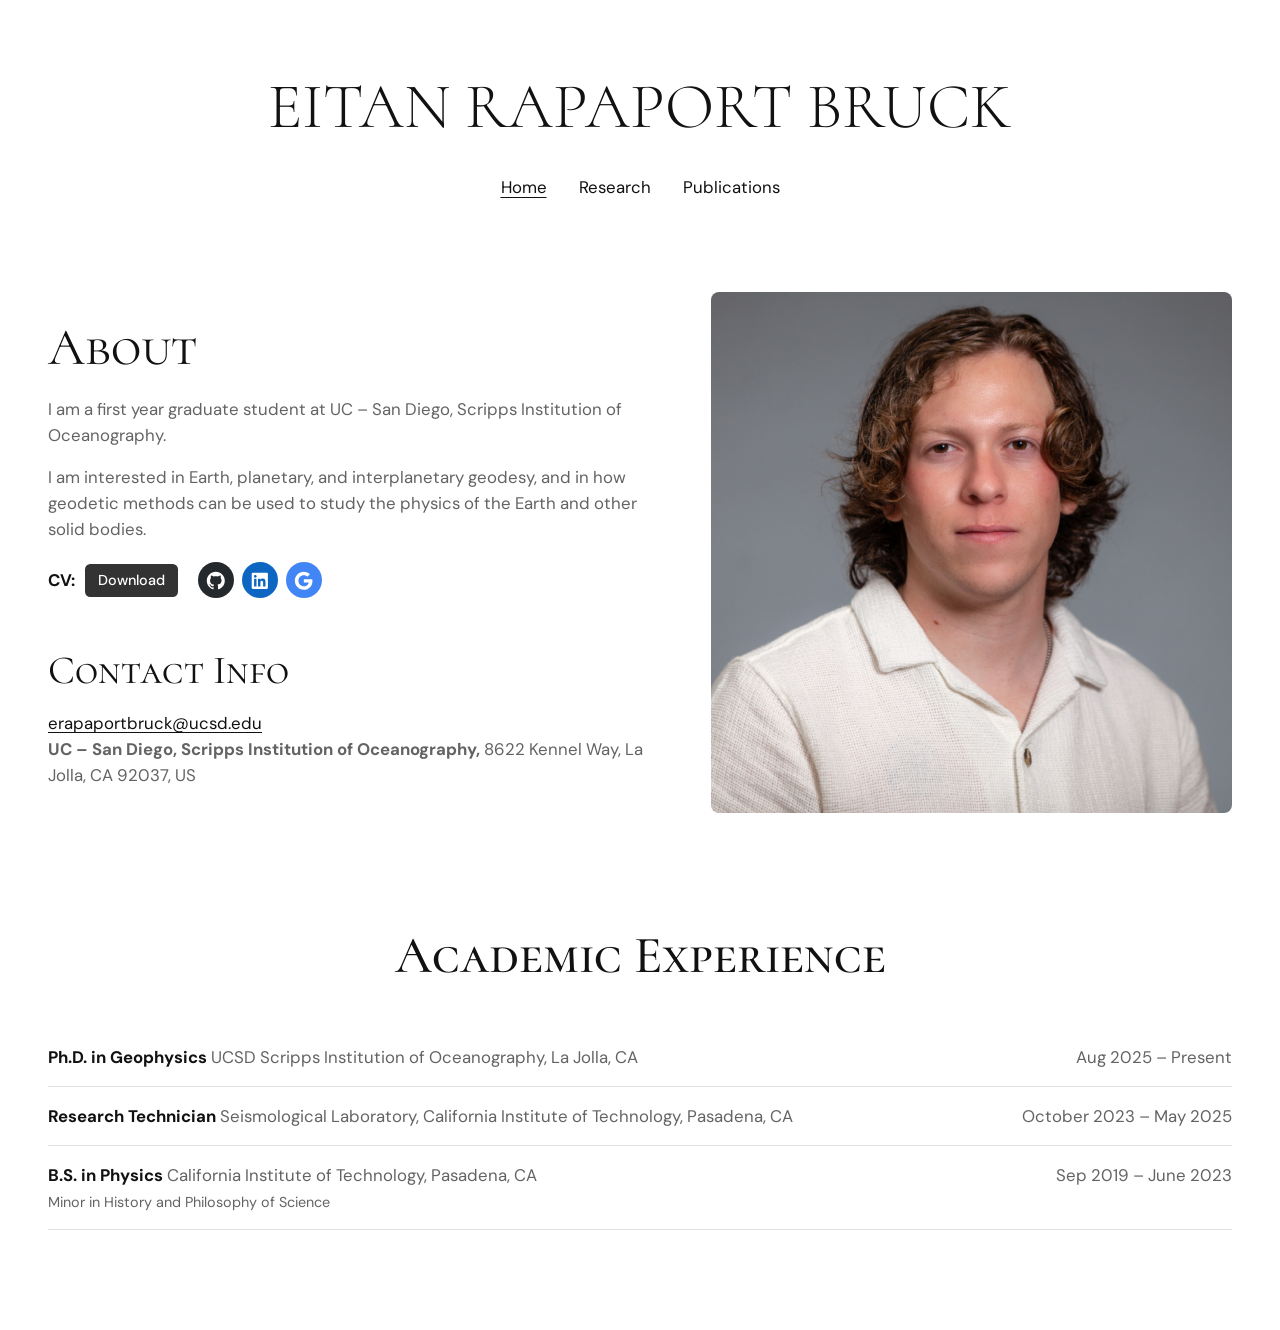
==== index.html @ 71a32448 "Build personal academic site Static HTML/CSS site with Home, Research, and Publications pages, carry" ====
<!DOCTYPE html>
<html lang="en-US">
<head>
<meta charset="utf-8">
<meta name="viewport" content="width=device-width, initial-scale=1">
<title>Eitan Rapaport Bruck</title>
<meta name="description" content="Eitan Rapaport Bruck — graduate student at UC San Diego, Scripps Institution of Oceanography, working on Earth, planetary, and interplanetary geodesy.">
<link rel="preconnect" href="https://fonts.googleapis.com">
<link rel="preconnect" href="https://fonts.gstatic.com" crossorigin>
<link href="https://fonts.googleapis.com/css2?family=Cormorant+SC:wght@300;400;500&family=DM+Sans:wght@400;500;700&display=swap" rel="stylesheet">
<link rel="stylesheet" href="assets/css/style.css">
</head>
<body>

<header class="site-header">
  <div class="wrap wrap--wide">
    <p class="site-title"><a href="./">Eitan Rapaport Bruck</a></p>
    <nav class="site-nav" aria-label="Main">
      <ul>
        <li><a href="./" aria-current="page">Home</a></li>
        <li><a href="research/">Research</a></li>
        <li><a href="publications/">Publications</a></li>
      </ul>
    </nav>
  </div>
</header>

<main>
  <div class="wrap wrap--wide">

    <div class="intro">
      <div class="intro__text">

        <section class="section">
          <h1>About</h1>
          <p>I am a first year graduate student at UC &ndash; San Diego, Scripps Institution of Oceanography.</p>
          <p>I am interested in Earth, planetary, and interplanetary geodesy, and in how geodetic methods can be used to study the physics of the Earth and other solid bodies.</p>

          <div class="links-row">
            <span class="file-link">
              <strong>CV:</strong>
              <a class="button" href="assets/cv/Eitan_Rapaport_Bruck_CV.pdf" download>Download</a>
            </span>

            <ul class="social">
              <li class="social--github">
                <a href="https://github.com/eitanrapa" aria-label="GitHub" title="GitHub" rel="noopener">
                  <svg viewBox="0 0 24 24" aria-hidden="true" focusable="false"><path d="M12,2C6.477,2,2,6.477,2,12c0,4.419,2.865,8.166,6.839,9.489c0.5,0.09,0.682-0.218,0.682-0.484 c0-0.236-0.009-0.866-0.014-1.699c-2.782,0.602-3.369-1.34-3.369-1.34c-0.455-1.157-1.11-1.465-1.11-1.465 c-0.909-0.62,0.069-0.608,0.069-0.608c1.004,0.071,1.532,1.03,1.532,1.03c0.891,1.529,2.341,1.089,2.91,0.833 c0.091-0.647,0.349-1.086,0.635-1.337c-2.22-0.251-4.555-1.111-4.555-4.943c0-1.091,0.39-1.984,1.03-2.682 C6.546,8.54,6.202,7.524,6.746,6.148c0,0,0.84-0.269,2.75,1.025C10.295,6.95,11.15,6.84,12,6.836 c0.85,0.004,1.705,0.114,2.504,0.336c1.909-1.294,2.748-1.025,2.748-1.025c0.546,1.376,0.202,2.394,0.1,2.646 c0.64,0.699,1.026,1.591,1.026,2.682c0,3.841-2.337,4.687-4.565,4.935c0.359,0.307,0.679,0.917,0.679,1.852 c0,1.335-0.012,2.415-0.012,2.741c0,0.269,0.18,0.579,0.688,0.481C19.138,20.161,22,16.416,22,12C22,6.477,17.523,2,12,2z"></path></svg>
                </a>
              </li>
              <li class="social--linkedin">
                <a href="https://www.linkedin.com/in/eitan-rapaport-bruck/" aria-label="LinkedIn" title="LinkedIn" rel="noopener">
                  <svg viewBox="0 0 24 24" aria-hidden="true" focusable="false"><path d="M19.7,3H4.3C3.582,3,3,3.582,3,4.3v15.4C3,20.418,3.582,21,4.3,21h15.4c0.718,0,1.3-0.582,1.3-1.3V4.3 C21,3.582,20.418,3,19.7,3z M8.339,18.338H5.667v-8.59h2.672V18.338z M7.004,8.574c-0.857,0-1.549-0.694-1.549-1.548 c0-0.855,0.691-1.548,1.549-1.548c0.854,0,1.547,0.694,1.547,1.548C8.551,7.881,7.858,8.574,7.004,8.574z M18.339,18.338h-2.669 v-4.177c0-0.996-0.017-2.278-1.387-2.278c-1.389,0-1.601,1.086-1.601,2.206v4.249h-2.667v-8.59h2.559v1.174h0.037 c0.356-0.675,1.227-1.387,2.526-1.387c2.703,0,3.203,1.779,3.203,4.092V18.338z"></path></svg>
                </a>
              </li>
              <li class="social--scholar">
                <a href="https://scholar.google.com/citations?user=Vya5CmUAAAAJ&amp;hl=en" aria-label="Google Scholar" title="Google Scholar" rel="noopener">
                  <svg viewBox="0 0 24 24" aria-hidden="true" focusable="false"><path d="M12.02,10.18v3.72v0.01h5.51c-0.26,1.57-1.67,4.22-5.5,4.22c-3.31,0-6.01-2.75-6.01-6.12s2.7-6.12,6.01-6.12 c1.87,0,3.13,0.8,3.85,1.48l2.84-2.76C16.99,2.99,14.73,2,12.03,2c-5.52,0-10,4.48-10,10s4.48,10,10,10c5.77,0,9.6-4.06,9.6-9.77 c0-0.83-0.11-1.42-0.25-2.05H12.02z"></path></svg>
                </a>
              </li>
            </ul>
          </div>
        </section>

        <section class="section">
          <h2>Contact Info</h2>
          <p>
            <a href="mailto:erapaportbruck@ucsd.edu">erapaportbruck@ucsd.edu</a><br>
            <strong>UC &ndash; San Diego, Scripps Institution of Oceanography,</strong>
            8622 Kennel Way, La Jolla, CA 92037, US
          </p>
        </section>

      </div>

      <div class="intro__photo">
        <figure class="portrait">
          <img src="assets/img/headshot.png" width="768" height="768" alt="Eitan Rapaport Bruck">
        </figure>
      </div>
    </div>

    <section class="experience">
      <h2>Academic Experience</h2>

      <div class="cv-entry">
        <div class="cv-entry__role">
          <p class="cv-entry__title">
            <strong>Ph.D. in Geophysics</strong>
            <span class="cv-entry__org">UCSD Scripps Institution of Oceanography, La Jolla, CA</span>
          </p>
        </div>
        <p class="cv-entry__dates">Aug 2025 &ndash; Present</p>
      </div>

      <div class="cv-entry">
        <div class="cv-entry__role">
          <p class="cv-entry__title">
            <strong>Research Technician</strong>
            <span class="cv-entry__org">Seismological Laboratory, California Institute of Technology, Pasadena, CA</span>
          </p>
        </div>
        <p class="cv-entry__dates">October 2023 &ndash; May 2025</p>
      </div>

      <div class="cv-entry">
        <div class="cv-entry__role">
          <p class="cv-entry__title">
            <strong>B.S. in Physics</strong>
            <span class="cv-entry__org">California Institute of Technology, Pasadena, CA</span>
          </p>
          <p class="cv-entry__note">Minor in History and Philosophy of Science</p>
        </div>
        <p class="cv-entry__dates">Sep 2019 &ndash; June 2023</p>
      </div>

    </section>

  </div>
</main>

</body>
</html>
---- assets/css/style.css ----
/* ==========================================================================
   Eitan Rapaport Bruck — personal site
   Design tokens carried over from the previous site (Anastasi theme):
   Cormorant SC for display type, DM Sans for body, 920px content column.
   ========================================================================== */

:root {
  --color-bg: #ffffff;
  --color-text: #111111;
  --color-muted: #636363;
  --color-faint: #a4a4a4;
  --color-rule: #e2e2e2;
  --color-button: #333333;
  --color-button-hover: #636363;

  --font-display: "Cormorant SC", Georgia, "Times New Roman", serif;
  --font-body: "DM Sans", -apple-system, BlinkMacSystemFont, "Segoe UI", Roboto,
    Helvetica, Arial, sans-serif;

  --size-small: 0.9rem;
  --size-medium: 1.05rem;
  --size-large: clamp(1.39rem, 1.39rem + ((1vw - 0.2rem) * 0.767), 1.85rem);
  --size-x-large: clamp(1.85rem, 1.85rem + ((1vw - 0.2rem) * 1.083), 2.5rem);
  --size-xx-large: clamp(2.5rem, 2.5rem + ((1vw - 0.2rem) * 1.283), 3.27rem);
  --size-title: clamp(35.2px, 2.2rem + ((1vw - 3.2px) * 3), 64px);

  --content-width: 920px;
  --wide-width: 1280px;
  --gutter: clamp(1.25rem, 4vw, 3rem);
}

*,
*::before,
*::after {
  box-sizing: border-box;
}

html {
  -webkit-text-size-adjust: 100%;
}

body {
  margin: 0;
  background-color: var(--color-bg);
  color: var(--color-text);
  font-family: var(--font-body);
  font-size: var(--size-medium);
  font-weight: 400;
  line-height: 1.55;
  -webkit-font-smoothing: antialiased;
}

img {
  max-width: 100%;
  height: auto;
}

a {
  color: var(--color-text);
  text-decoration: underline;
  text-underline-offset: 0.18em;
}

a:hover {
  text-decoration: none;
}

h1,
h2,
h3 {
  font-family: var(--font-display);
  font-weight: 400;
  line-height: 1.2;
  margin: 0;
}

h1 {
  font-size: var(--size-xx-large);
}

h2 {
  font-size: var(--size-x-large);
}

h3 {
  font-size: var(--size-large);
}

p {
  margin: 0;
}

/* Layout ---------------------------------------------------------------- */

.wrap {
  width: 100%;
  max-width: var(--content-width);
  margin-inline: auto;
  padding-inline: var(--gutter);
}

.wrap--wide {
  max-width: var(--wide-width);
}

/* Header ---------------------------------------------------------------- */

.site-header {
  padding-block: clamp(2.5rem, 6vw, 4.5rem) clamp(1.75rem, 4vw, 2.75rem);
  text-align: center;
}

.site-title {
  font-family: var(--font-display);
  font-size: var(--size-title);
  font-weight: 300;
  line-height: 1.1;
  text-transform: uppercase;
  margin: 0;
}

.site-title a {
  color: inherit;
  text-decoration: none;
}

.site-nav {
  margin-top: clamp(1.25rem, 3vw, 2rem);
}

.site-nav ul {
  display: flex;
  flex-wrap: wrap;
  justify-content: center;
  gap: clamp(1.25rem, 3vw, 2rem);
  list-style: none;
  margin: 0;
  padding: 0;
}

.site-nav a {
  font-size: var(--size-medium);
  text-decoration: none;
}

.site-nav a:hover,
.site-nav a[aria-current="page"] {
  text-decoration: underline;
  text-underline-offset: 0.25em;
}

/* Home: intro columns --------------------------------------------------- */

.intro {
  display: grid;
  grid-template-columns: minmax(0, 1.15fr) minmax(0, 1fr);
  align-items: center;
  gap: clamp(2rem, 5vw, 4rem);
  padding-block: clamp(1.5rem, 4vw, 3rem);
}

.intro__text {
  display: flex;
  flex-direction: column;
  gap: clamp(2rem, 4vw, 3rem);
}

.section {
  display: flex;
  flex-direction: column;
  gap: 1rem;
}

.section p {
  color: var(--color-muted);
}

.portrait {
  margin: 0;
}

.portrait img {
  display: block;
  width: 100%;
  border-radius: 0.5rem;
  object-fit: cover;
}

/* CV + social row ------------------------------------------------------- */

.links-row {
  display: flex;
  flex-wrap: wrap;
  align-items: center;
  gap: 1.25rem;
  margin-top: 0.25rem;
}

.file-link {
  display: flex;
  align-items: center;
  gap: 0.6rem;
  font-size: var(--size-medium);
  color: var(--color-text);
}

.button {
  display: inline-block;
  background-color: var(--color-button);
  color: #ffffff;
  border-radius: 0.33rem;
  padding: 0.45em 0.9em;
  font-family: var(--font-body);
  font-size: var(--size-small);
  font-weight: 500;
  line-height: 1.4;
  text-decoration: none;
}

.button:hover,
.button:focus-visible {
  background-color: var(--color-button-hover);
  color: #ffffff;
  text-decoration: none;
}

.social {
  display: flex;
  align-items: center;
  gap: 0.5rem;
  list-style: none;
  margin: 0;
  padding: 0;
}

.social a {
  display: flex;
  align-items: center;
  justify-content: center;
  width: 2.25rem;
  height: 2.25rem;
  border-radius: 9999px;
  color: #ffffff;
  text-decoration: none;
  transition: opacity 0.15s ease;
}

.social a:hover {
  opacity: 0.75;
}

.social svg {
  width: 1.35rem;
  height: 1.35rem;
  fill: currentColor;
}

.social--github a {
  background-color: #24292d;
}

.social--linkedin a {
  background-color: #0d66c2;
}

.social--scholar a {
  background-color: #4285f4;
}

/* Academic experience --------------------------------------------------- */

.experience {
  padding-block: clamp(2.5rem, 6vw, 4rem) clamp(3rem, 8vw, 6.25rem);
}

.experience > h2 {
  text-align: center;
  font-weight: 500;
  font-size: var(--size-xx-large);
  margin-bottom: clamp(1.5rem, 4vw, 2.5rem);
}

.cv-entry {
  display: flex;
  flex-wrap: wrap;
  justify-content: space-between;
  align-items: baseline;
  gap: 0.5rem 2rem;
  padding-block: 1rem;
  border-bottom: 1px solid var(--color-rule);
}

.cv-entry__role {
  display: flex;
  flex-direction: column;
  gap: 0.15rem;
  min-width: 0;
}

.cv-entry__title {
  font-size: var(--size-medium);
}

.cv-entry__title strong {
  font-weight: 700;
}

.cv-entry__org {
  color: var(--color-muted);
}

.cv-entry__note {
  font-size: var(--size-small);
  color: var(--color-muted);
}

.cv-entry__dates {
  font-size: var(--size-medium);
  color: var(--color-muted);
  flex-shrink: 0;
}

/* Interior pages -------------------------------------------------------- */

.page {
  padding-block: clamp(1rem, 3vw, 2rem) clamp(3rem, 8vw, 6.25rem);
}

.page > h1 {
  margin-bottom: clamp(1.5rem, 4vw, 2.25rem);
}

.project + .project {
  margin-top: clamp(2.5rem, 6vw, 4rem);
}

.project h2 {
  margin-bottom: 0.75rem;
}

.project hr {
  border: 0;
  border-top: 1px solid var(--color-rule);
  margin: 0 0 1.5rem;
}

.project p {
  color: var(--color-muted);
  margin-bottom: 1.25rem;
}

.project p:last-child {
  margin-bottom: 0;
}

/* Publications ---------------------------------------------------------- */

.pub-group + .pub-group {
  margin-top: clamp(2.5rem, 6vw, 3.5rem);
}

.pub-group > h2 {
  margin-bottom: 0.5rem;
}

.pub-group hr {
  border: 0;
  border-top: 1px solid var(--color-rule);
  margin: 0 0 1.25rem;
}

.pub-list {
  list-style: none;
  margin: 0;
  padding: 0;
}

.pub-list > li {
  padding-block: 1.25rem;
  border-bottom: 1px solid var(--color-rule);
}

.pub-list > li:first-child {
  padding-top: 0;
}

.pub__title {
  font-size: var(--size-medium);
  font-weight: 700;
  margin-bottom: 0.35rem;
}

.pub__authors,
.pub__meta {
  color: var(--color-muted);
  font-size: var(--size-small);
}

.pub__meta {
  margin-top: 0.5rem;
  display: flex;
  flex-wrap: wrap;
  gap: 0.4rem 1rem;
}

.pub__empty {
  color: var(--color-faint);
  font-size: var(--size-small);
}

/* Responsive ------------------------------------------------------------ */

@media (max-width: 782px) {
  .intro {
    grid-template-columns: minmax(0, 1fr);
  }

  .intro__photo {
    order: -1;
    max-width: 320px;
    margin-inline: auto;
    width: 100%;
  }

  .cv-entry {
    flex-direction: column;
  }
}
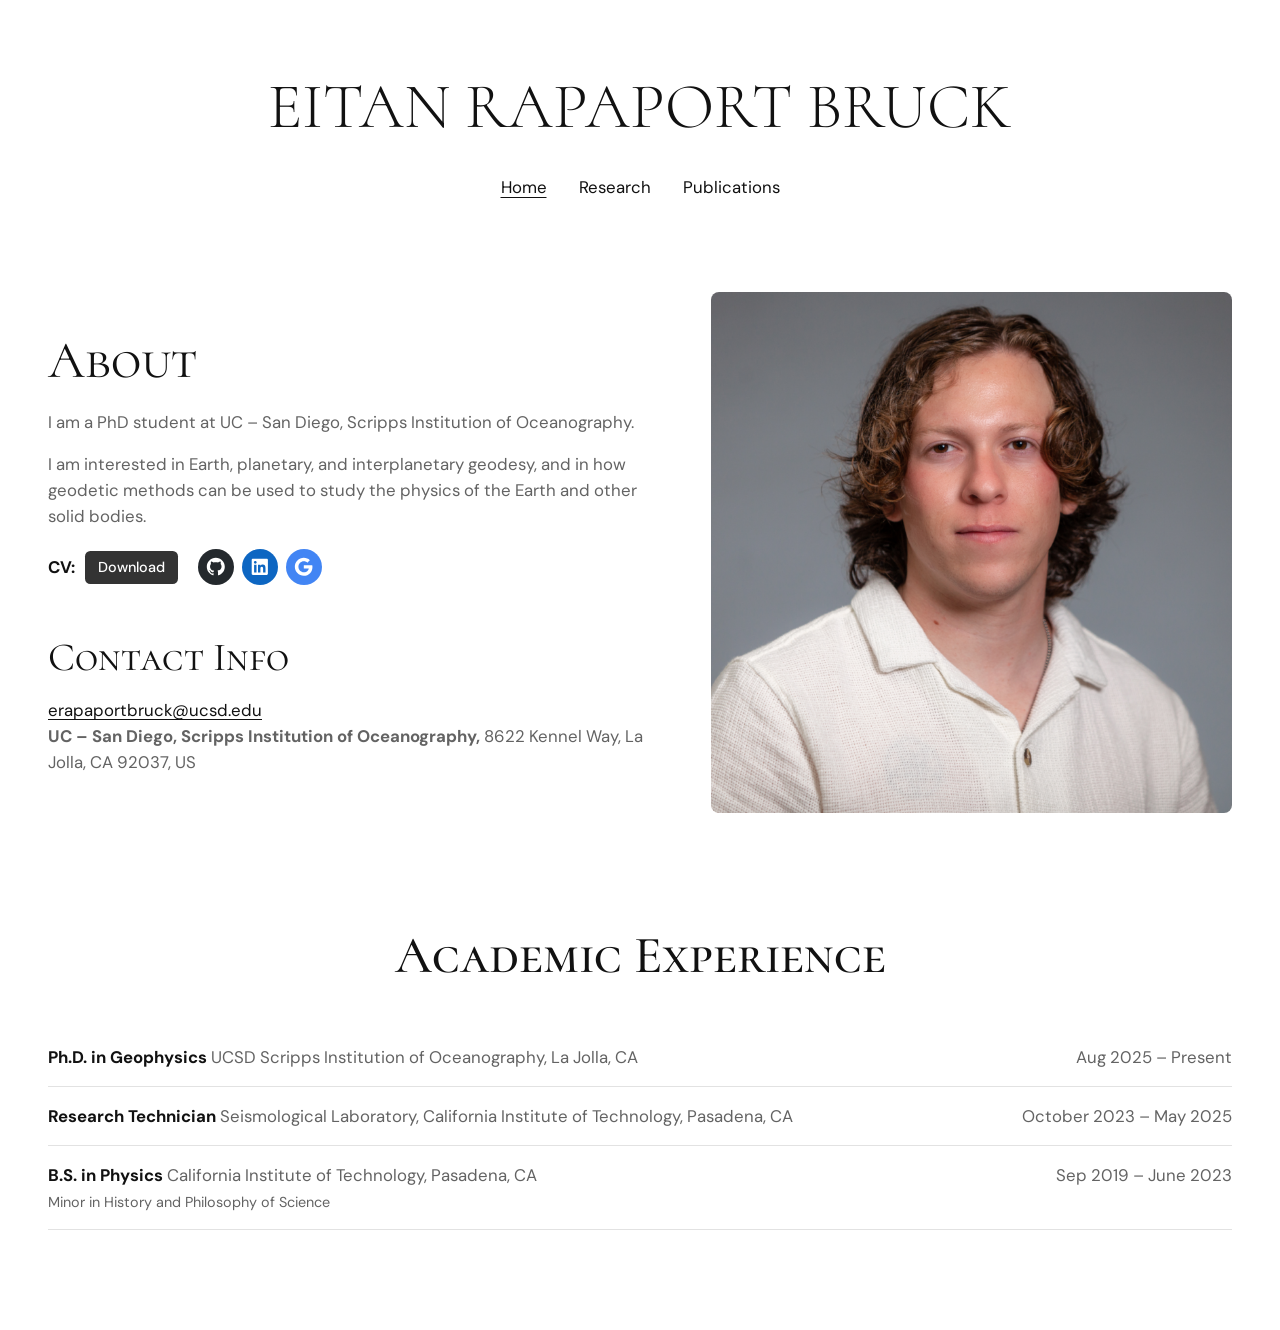
==== commit ba6f7d6d: "Home: About -- a PhD student at UC San Diego, Scripps Institution of Oceanography Co-Authored-By: Cl" ====
--- a/index.html
+++ b/index.html
@@ -33,7 +33,7 @@
 
         <section class="section">
           <h1>About</h1>
-          <p>I am a first year graduate student at UC &ndash; San Diego, Scripps Institution of Oceanography.</p>
+          <p>I am a PhD student at UC &ndash; San Diego, Scripps Institution of Oceanography.</p>
           <p>I am interested in Earth, planetary, and interplanetary geodesy, and in how geodetic methods can be used to study the physics of the Earth and other solid bodies.</p>
 
           <div class="links-row">
--- a/assets/css/style.css
+++ b/assets/css/style.css
@@ -408,9 +408,97 @@
   font-size: var(--size-small);
 }
 
+/* Slip models ----------------------------------------------------------- */
+
+.page-intro p {
+  color: var(--color-muted);
+  margin-bottom: 1.25rem;
+}
+
+.event-index {
+  display: flex;
+  flex-wrap: wrap;
+  gap: 0.5rem 1.5rem;
+  list-style: none;
+  margin: 0 0 clamp(2rem, 5vw, 3rem);
+  padding: 0;
+  font-size: var(--size-small);
+}
+
+.facts {
+  display: grid;
+  grid-template-columns: max-content minmax(0, 1fr);
+  gap: 0.35rem 1.25rem;
+  margin: 0 0 1.5rem;
+  font-size: var(--size-small);
+}
+
+.facts dt {
+  font-weight: 500;
+}
+
+.facts dd {
+  margin: 0;
+  color: var(--color-muted);
+}
+
+.slip-figure {
+  margin: 0 0 1.25rem;
+}
+
+.slip-figure img {
+  display: block;
+  width: 100%;
+  border: 1px solid var(--color-rule);
+  border-radius: 0.33rem;
+}
+
+.slip-figure figcaption {
+  margin-top: 0.5rem;
+  font-size: var(--size-small);
+  color: var(--color-muted);
+}
+
+.slip-more {
+  margin: 0 0 1.25rem;
+  padding-top: 0.75rem;
+  border-top: 1px solid var(--color-rule);
+}
+
+.slip-more > summary {
+  cursor: pointer;
+  font-size: var(--size-small);
+  font-weight: 500;
+}
+
+.slip-more[open] > summary {
+  margin-bottom: 1rem;
+}
+
+.page-note {
+  margin-top: clamp(2.5rem, 6vw, 4rem);
+  padding-top: 1.25rem;
+  border-top: 1px solid var(--color-rule);
+  font-size: var(--size-small);
+  color: var(--color-muted);
+}
+
+.page-note p + p {
+  margin-top: 0.75rem;
+}
+
 /* Responsive ------------------------------------------------------------ */
 
 @media (max-width: 782px) {
+  .facts {
+    grid-template-columns: minmax(0, 1fr);
+    gap: 0.1rem;
+  }
+
+  .facts dd + dt {
+    margin-top: 0.6rem;
+  }
+
   .intro {
     grid-template-columns: minmax(0, 1fr);
   }
